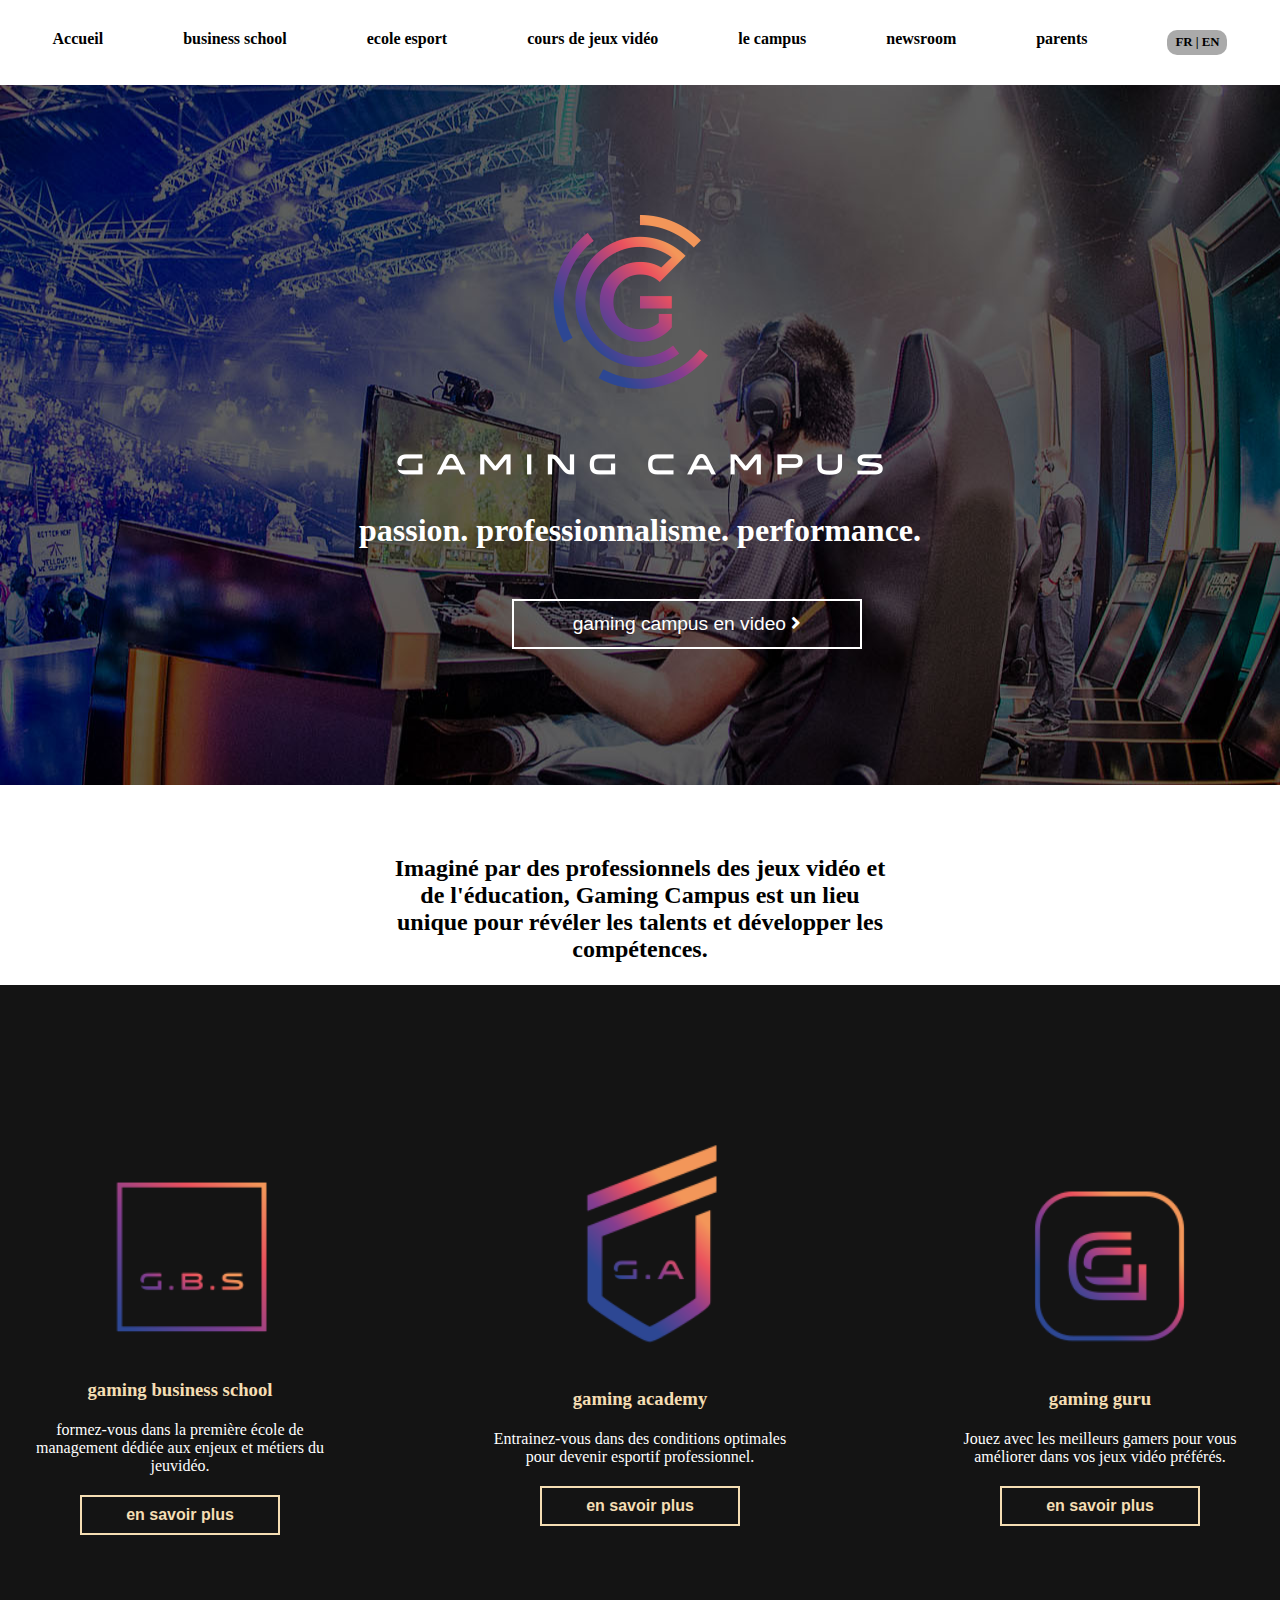
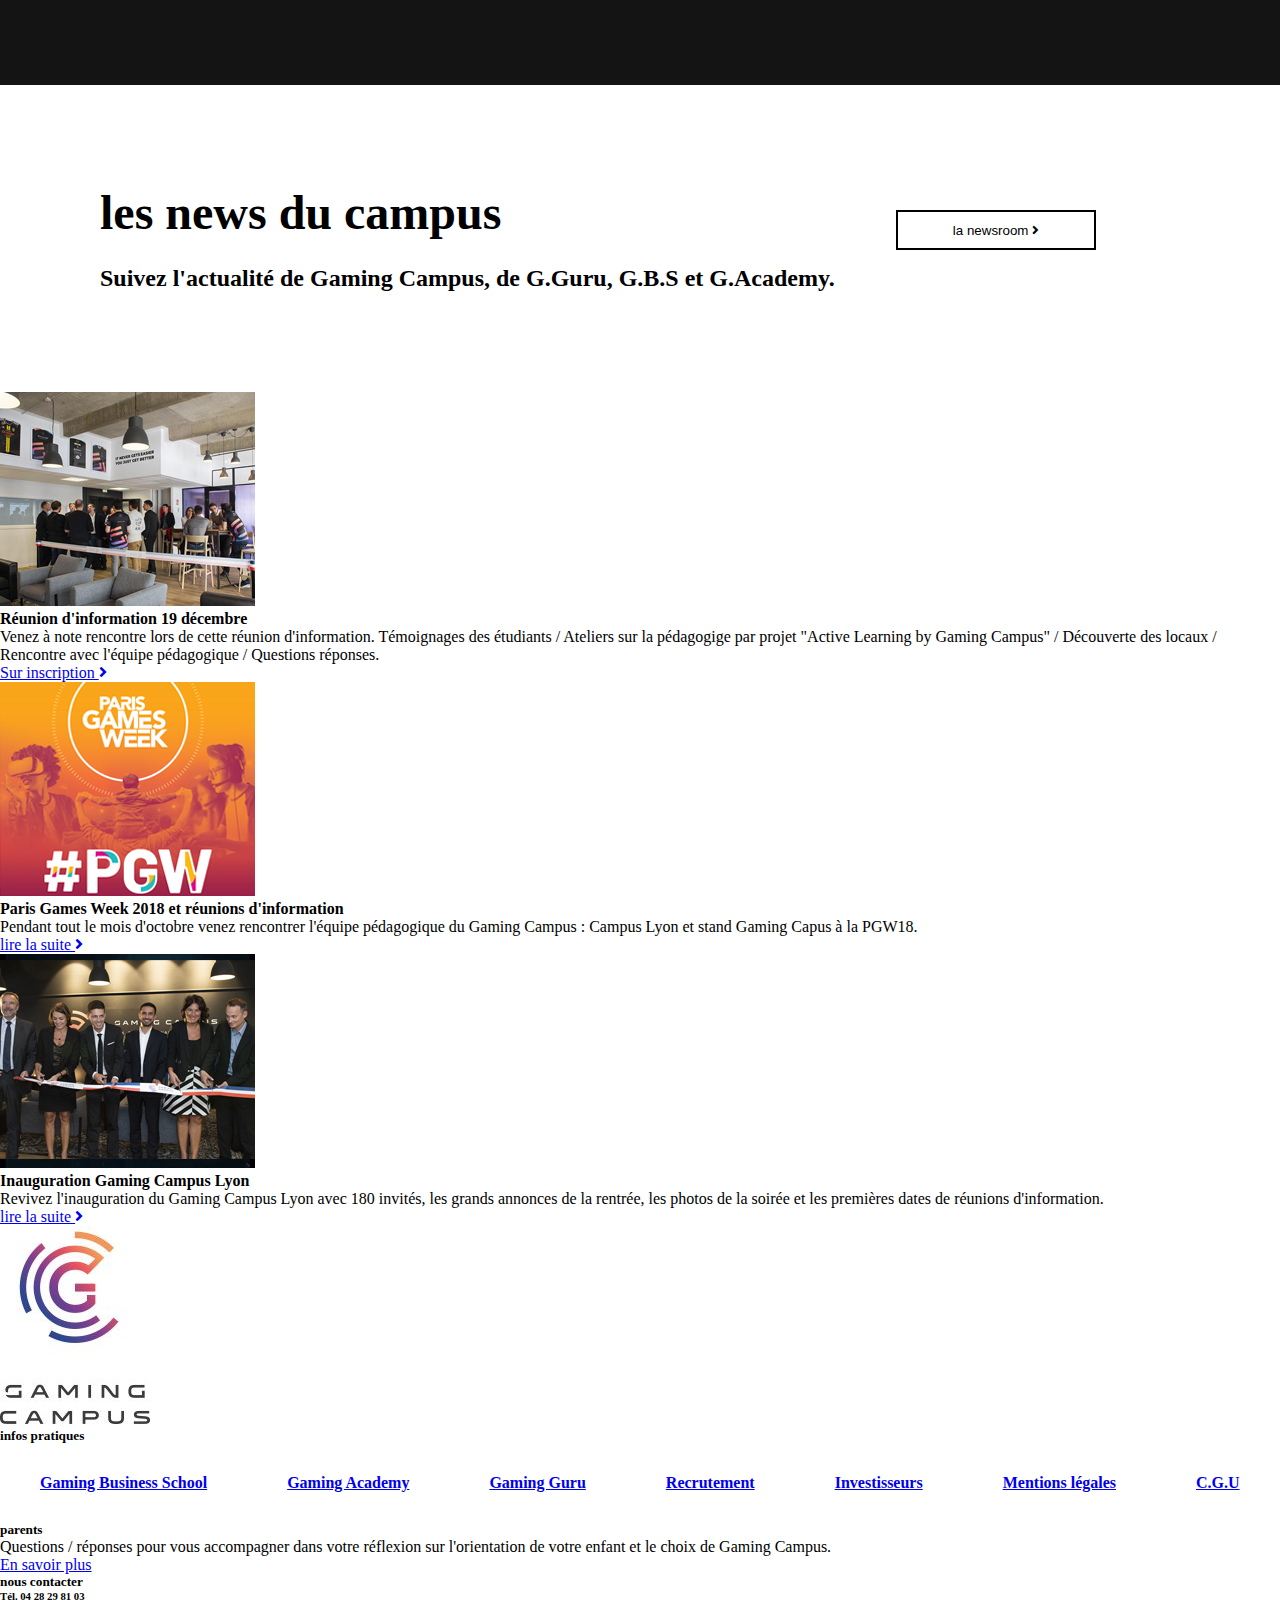
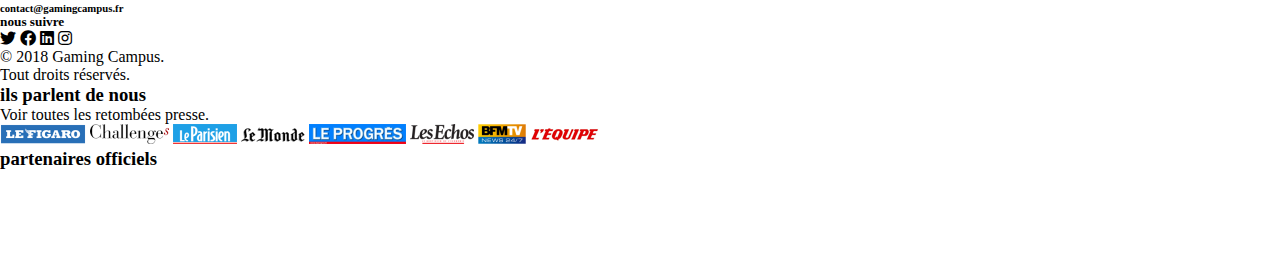
==== gaming campus/index.html @ f9e4fb9f "ajout gaming projet campus" ====
<!DOCTYPE html>
<html lang="fr">

<head>
  <meta charset="UTF-8">
  <meta name="viewport" content="width=device-width, initial-scale=1.0">
  <meta http-equiv="X-UA-Compatible" content="ie=edge">

  <title>TP5 - Gaming Campus</title>

  <link rel="stylesheet" href="https://use.fontawesome.com/releases/v5.8.2/css/all.css">
  <link href="./assets/style/style.css" rel="stylesheet">
</head>

<body>
  <nav>
    <ul>
      <li>Accueil</li>
      <li>business school</li>
      <li>ecole esport</li>
      <li>cours de jeux vidéo</li>
      <li>le campus</li>
      <li>newsroom</li>
      <li>parents</li>
      <li id="language">FR | EN</li>
    </ul>
  </nav>
  <header>
    <div class="main-header">
      <div id="logo">
        <img src="./assets/img/logo-gc-hero.png" alt="logo">
      </div>
      <h1>passion. professionnalisme. performance.</h1>
      <button class="btn9">gaming campus en video <i class="fas fa-angle-right"></i></button>
    </div>
  </header>

  <div class="header-text">
    <p>Imaginé par des professionnels des jeux vidéo et de l'éducation, Gaming Campus est un lieu unique pour révéler
      les talents et développer les compétences.</p>
  </div>

  <section class="icon-part">
    <div class="icon-part-container">
      <div class="list-icon-part">
        <div class="lip-logo">
          <img src="./assets/img/logo-gbs-home.png" alt="logo GBS">
        </div>
        <h3>gaming business school</h3>
        <p>formez-vous dans la première école de management dédiée aux enjeux et métiers du jeuvidéo.</p>
        <button>en savoir plus</button>
      </div>
      <div class="list-icon-part">
        <div class="lip-logo">
          <img src="./assets/img/logo-ga-home.png" alt="logo gaming academy">
        </div>
        <h3>gaming academy</h3>
        <p>Entrainez-vous dans des conditions optimales pour devenir esportif professionnel.</p>
        <button>en savoir plus</button>
      </div>
      <div class="list-icon-part">
        <div class="lip-logo">
          <img src="./assets/img/logo-gg-home.png" alt="logo gaming guru">
        </div>
        <h3>gaming guru</h3>
        <p>Jouez avec les meilleurs gamers pour vous améliorer dans vos jeux vidéo préférés.</p>
        <button>en savoir plus</button>
      </div>
    </div>
  </section>

  <section class="news-part">
    <div class="header-news">
      <div class="left-part">
        <h2>les news du campus</h2>
        <p>Suivez l'actualité de Gaming Campus, de G.Guru, G.B.S et G.Academy.</p>
      </div>
      <div class="right-part">
        <button>la newsroom <i class="fas fa-angle-right"></i></button>
      </div>
    </div>
    <div class="main-news">
      <div class="main-news-container">
        <div>
          <div class="mn-pic">
            <img src="./assets/img/ri8decembre.jpg" alt="réunion d'information">
          </div>
          <h4>Réunion d'information 19 décembre</h4>
          <p>Venez à note rencontre lors de cette réunion d'information. Témoignages des étudiants / Ateliers sur la
            pédagogige par projet "Active Learning by Gaming Campus" / Découverte des locaux / Rencontre avec l'équipe
            pédagogique / Questions réponses.</p>
          <div class="link">
            <a href="#">Sur inscription <i class="fas fa-angle-right"></i></a>
          </div>
        </div>
        <div>
          <div class="mn-pic">
            <img src="./assets/img/pgw18home.jpg" alt="pgw 2018">
          </div>
          <h4>Paris Games Week 2018 et réunions d'information</h4>
          <p>Pendant tout le mois d'octobre venez rencontrer l'équipe pédagogique du Gaming Campus : Campus Lyon et
            stand Gaming Capus à la PGW18.</p>
          <div class="link">
            <a href="#">lire la suite <i class="fas fa-angle-right"></i></a>
          </div>
        </div>
        <div>
          <div class="mn-pic">
            <img src="./assets/img/inauguration_gaming_campus_photo.jpg" alt="inauguration GC Lyon">
          </div>
          <h4>Inauguration Gaming Campus Lyon</h4>
          <p>Revivez l'inauguration du Gaming Campus Lyon avec 180 invités, les grands annonces de la rentrée, les
            photos de la soirée et les premières dates de réunions d'information.</p>
          <div class="link">
            <a href="#">lire la suite <i class="fas fa-angle-right"></i></a>
          </div>
        </div>
      </div>
    </div>
  </section>

  <section class="contact">
    <div class="contact-container">
      <div class="contact-list">
        <div class="list">
          <div id="contact-img">
            <img src="./assets/img/logo-gc-footer.jpg" alt="logo-end">
          </div>
        </div>
        <div class="list">
          <h5>infos pratiques</h5>
          <ul class="infos-p">
            <li><a href="#">Gaming Business School</a></li>
            <li><a href="#">Gaming Academy</a></li>
            <li><a href="#">Gaming Guru</a></li>
            <li><a href="#">Recrutement</a></li>
            <li><a href="#">Investisseurs</a></li>
            <li><a href="#">Mentions légales</a></li>
            <li><a href="#">C.G.U</a></li>
          </ul>
        </div>
        <div class="list">
          <h5>parents</h5>
          <p>Questions / réponses pour vous accompagner dans votre réflexion sur l'orientation de votre enfant et le
            choix de Gaming Campus.</p>
          <a href="#">En savoir plus</a>
        </div>
        <div class="list">
          <h5>nous contacter</h5>
          <h6>Tél. 04 28 29 81 03</h6>
          <h6>contact@gamingcampus.fr</h6>
          <h5 class="network">nous suivre</h5>
          <div class="footer-logos">
            <i class="fab fa-twitter"></i>
            <i class="fab fa-facebook"></i>
            <i class="fab fa-linkedin"></i>
            <i class="fab fa-instagram"></i>
          </div>
          <p class="copyright">© 2018 Gaming Campus.</p>
          <p>Tout droits réservés.</p>
        </div>
      </div>
      <div class="contact-medias">
        <div class="medias-text">
          <h3>ils parlent de nous</h3>
          <p>Voir toutes les retombées presse.</p>
        </div>
        <div class="medias-logos">
          <span class="img">
            <img src="./assets/img/figaro.png" alt="le figaro">
          </span>
          <span class="img">
            <img src="./assets/img/challenges.png" alt="challenges">
          </span>
          <span class="img">
            <img src="./assets/img/leparisien.png" alt="le parisien">
          </span>
          <span class="img">
            <img src="./assets/img/lemonde.png" alt="le monde">
          </span>
          <span class="img">
            <img src="./assets/img/progres.png" alt="le progrès">
          </span>
          <span class="img">
            <img src="./assets/img/echos.png" alt="les echos">
          </span>
          <span class="img">
            <img src="./assets/img/bfm.png" alt="BFM tv">
          </span>
          <span class="img">
            <img src="./assets/img/lepoint.png" alt="l'équipe">
          </span>
          <div class="img">
          </div>
        </div>
  </section>

  <footer>
    <h3>partenaires officiels</h3>
    <ul>
      <li><img src="./assets/img/apollo.png" alt="apollo"></li>
      <li><img src="./assets/img/chiliz.png" alt="chiliz"></li>
      <li><img src="./assets/img/omen.png" alt="omen"></li>
      <li><img src="./assets/img/joa.png" alt="joa"></li>
      <li><img src="./assets/img/zol.png" alt="zol"></li>
      <li><img src="./assets/img/maxonomic.png" alt="maxndmic"></li>
      <li><img src="./assets/img/credit-mutuel.png" alt="credit mutuel"></li>
      <li><img src="./assets/img/talent-web.png" alt="TW"></li>
      <li><img src="./assets/img/ubisoft.png" alt="ubisoft"></li>
      <li><img src="./assets/img/vitality.png" alt="vitality"></li>
    </ul>
  </footer>


</body>



</html>
---- gaming campus/assets/style/style.css ----
* {
  margin: 0;
  padding: 0;
}

nav {
  display: -webkit-box;
  display: -ms-flexbox;
  display: flex;
  -webkit-box-pack: center;
      -ms-flex-pack: center;
          justify-content: center;
}

ul {
  display: -webkit-box;
  display: -ms-flexbox;
  display: flex;
}

li {
  margin: 30px 40px;
  list-style: none;
  font-weight: bold;
}

#language {
  height: 20px;
  width: 60px;
  background: rgb(170, 170, 170);
  border-radius: 10px;
  padding: 5px 0 0 0;
  text-align: center;
  font-size: 0.8rem;
}

header {
  height: 700px;
  background: url(../img/bg.jpg) center;
}
header .main-header #logo {
  padding: 130px 0 0 0;
  text-align: center;
}
header .main-header h1 {
  padding: 30px 0 0 0;
  text-align: center;
  color: white;
}
header .main-header button {
  background: transparent;
  border: 2px solid white;
  color: white;
  height: 50px;
  width: 350px;
  margin: 50px 40%;
  font-size: 1.2rem;
}

.header-text {
  height: 200px;
}
.header-text p {
  text-align: center;
  padding: 70px 382px 70px 382px;
  font-size: 1.5rem;
  font-weight: bold;
}

.icon-part {
  background: rgb(20, 20, 20);
  height: 700px;
}
.icon-part .icon-part-container {
  display: -webkit-box;
  display: -ms-flexbox;
  display: flex;
  -webkit-box-pack: center;
      -ms-flex-pack: center;
          justify-content: center;
}
.icon-part .list-icon-part {
  margin: 100px 80px;
  height: 500px;
  width: 300px;
  display: -webkit-box;
  display: -ms-flexbox;
  display: flex;
  -webkit-box-orient: vertical;
  -webkit-box-direction: normal;
      -ms-flex-direction: column;
          flex-direction: column;
  -webkit-box-pack: center;
      -ms-flex-pack: center;
          justify-content: center;
}
.icon-part .list-icon-part img {
  padding: 0 40px 40px 0;
  height: 200px;
}
.icon-part .list-icon-part h3 {
  text-align: center;
  color: wheat;
}
.icon-part .list-icon-part p {
  text-align: center;
  padding: 20px 0 20px 0;
  color: white;
}
.icon-part .list-icon-part button {
  background: transparent;
  border: 2px solid wheat;
  color: wheat;
  margin: 0 0 0 50px;
  height: 40px;
  width: 200px;
  font-size: 1rem;
  font-weight: bold;
}

.news-part {
  margin: 100px 0 0 0;
}
.news-part .header-news {
  display: grid;
  grid-template-columns: 70% 30%;
}
.news-part .header-news .left-part {
  padding: 0 0 100px 100px;
}
.news-part .header-news .left-part h2 {
  font-size: 3rem;
}
.news-part .header-news .left-part p {
  padding-top: 25px;
  font-size: 1.5rem;
  font-weight: bold;
}
.news-part .header-news .right-part {
  padding: 0 0 100px 0;
}
.news-part .header-news .right-part button {
  background: transparent;
  border: 2px solid black;
  margin: 25px 0 0 0;
  height: 40px;
  width: 200px;
}
.news-part .main-news {
  display: -webkit-box;
  display: -ms-flexbox;
  display: flex;
}/*# sourceMappingURL=style.css.map */
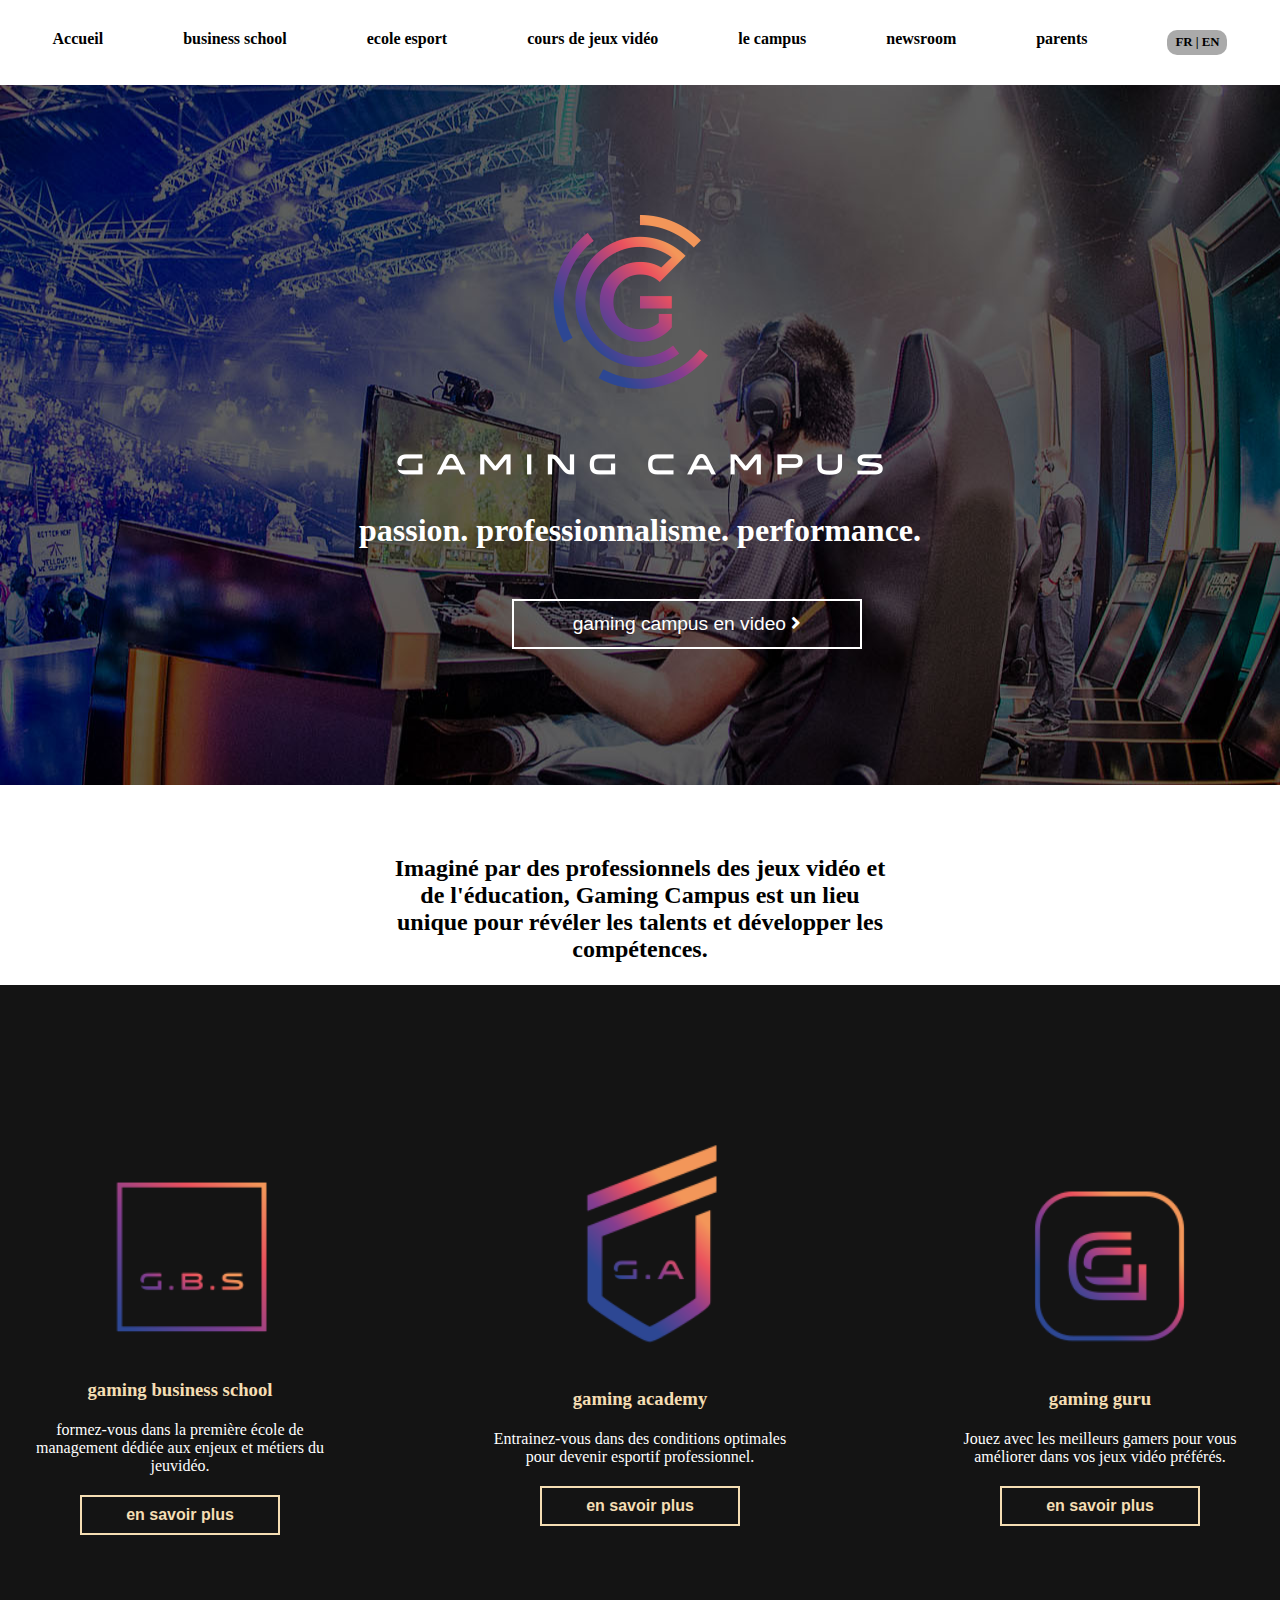
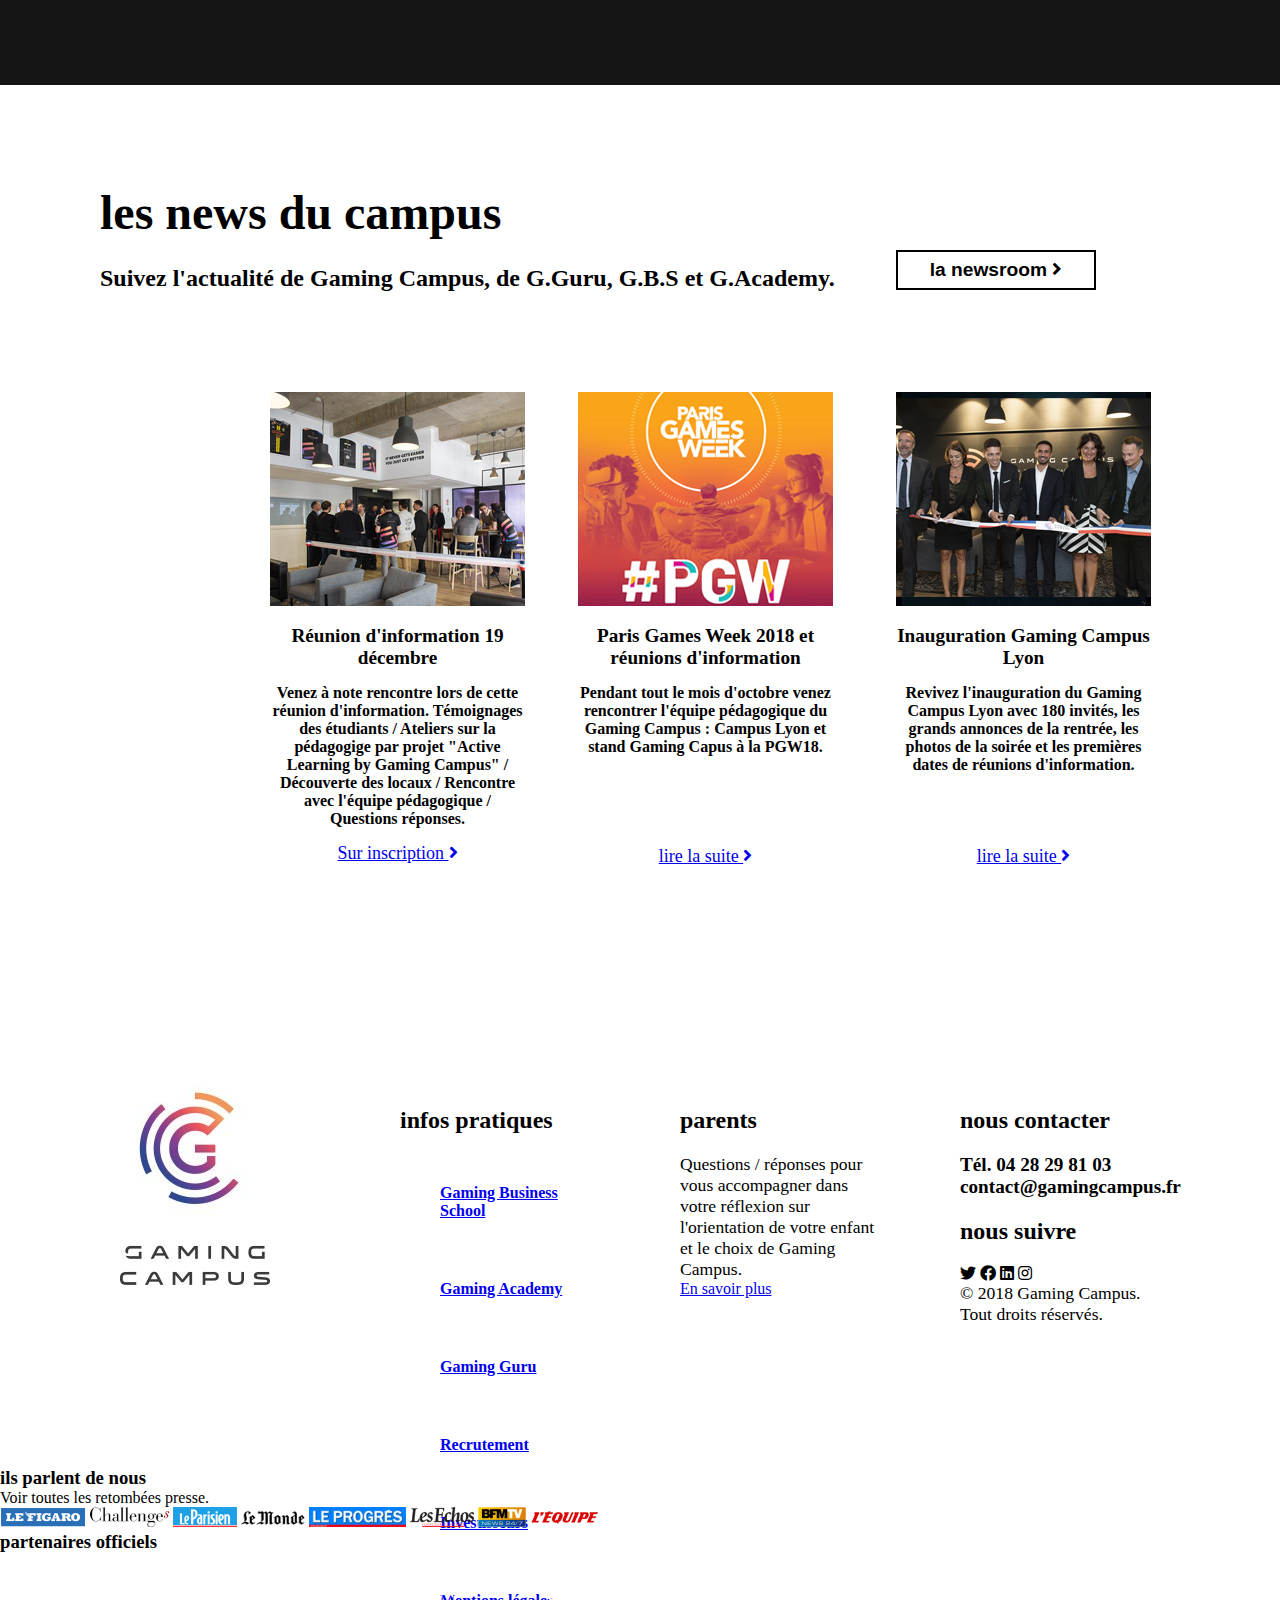
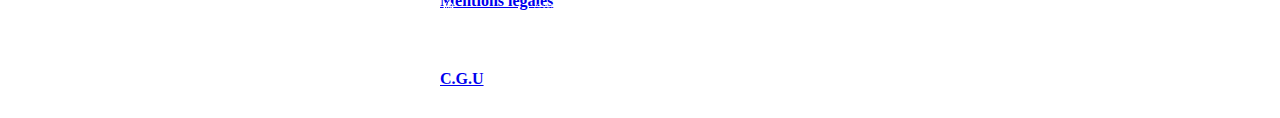
==== commit bcfb90fe: "g.campus suite scss" ====
--- a/gaming campus/index.html
+++ b/gaming campus/index.html
@@ -81,7 +81,7 @@
     </div>
     <div class="main-news">
       <div class="main-news-container">
-        <div>
+        <div class="news-left">
           <div class="mn-pic">
             <img src="./assets/img/ri8decembre.jpg" alt="réunion d'information">
           </div>
@@ -93,7 +93,7 @@
             <a href="#">Sur inscription <i class="fas fa-angle-right"></i></a>
           </div>
         </div>
-        <div>
+        <div class="news-center">
           <div class="mn-pic">
             <img src="./assets/img/pgw18home.jpg" alt="pgw 2018">
           </div>
@@ -104,7 +104,7 @@
             <a href="#">lire la suite <i class="fas fa-angle-right"></i></a>
           </div>
         </div>
-        <div>
+        <div class="news-right">
           <div class="mn-pic">
             <img src="./assets/img/inauguration_gaming_campus_photo.jpg" alt="inauguration GC Lyon">
           </div>
--- a/gaming campus/assets/style/style.css
+++ b/gaming campus/assets/style/style.css
@@ -137,7 +137,7 @@
   font-weight: bold;
 }
 .news-part .header-news .right-part {
-  padding: 0 0 100px 0;
+  padding: 40px 0 100px 0;
 }
 .news-part .header-news .right-part button {
   background: transparent;
@@ -145,9 +145,79 @@
   margin: 25px 0 0 0;
   height: 40px;
   width: 200px;
-}
-.news-part .main-news {
-  display: -webkit-box;
-  display: -ms-flexbox;
-  display: flex;
+  font-size: 1.2rem;
+  font-weight: bold;
+}
+.news-part .main-news .main-news-container {
+  display: grid;
+  grid-template-columns: 35% 35% 35%;
+}
+.news-part .main-news .main-news-container h4 {
+  margin: 15px 0 0 0;
+  font-size: 1.2rem;
+}
+.news-part .main-news .main-news-container p {
+  margin: 15px 0 0 0;
+  font-weight: bold;
+}
+.news-part .main-news .main-news-container .news-left {
+  margin: 0 0 0 270px;
+  text-align: center;
+  width: 255px;
+}
+.news-part .main-news .main-news-container .news-left .link {
+  margin: 15px 0 0 0;
+  font-size: large;
+}
+.news-part .main-news .main-news-container .news-center {
+  margin: 0 0 0 130px;
+  text-align: center;
+  width: 255px;
+}
+.news-part .main-news .main-news-container .news-center .link {
+  margin: 90px 0 0 0;
+  font-size: large;
+}
+.news-part .main-news .main-news-container .news-right {
+  text-align: center;
+  width: 255px;
+}
+.news-part .main-news .main-news-container .news-right .link {
+  margin: 72px 0 0 0;
+  font-size: large;
+}
+
+.contact {
+  margin: 200px 0 0 0;
+}
+.contact .contact-list {
+  display: -webkit-box;
+  display: -ms-flexbox;
+  display: flex;
+  -webkit-box-pack: center;
+      -ms-flex-pack: center;
+          justify-content: center;
+  height: 400px;
+}
+.contact .list {
+  margin: 20px 40px;
+  width: 200px;
+}
+.contact .list h5 {
+  margin: 20px 0;
+  text-align: start;
+  font-size: 1.5rem;
+}
+.contact .list h6 {
+  font-size: 1.2rem;
+}
+.contact .list p {
+  font-size: 1.1rem;
+}
+.contact .list ul {
+  -webkit-box-orient: vertical;
+  -webkit-box-direction: normal;
+      -ms-flex-direction: column;
+          flex-direction: column;
+  width: 230px;
 }/*# sourceMappingURL=style.css.map */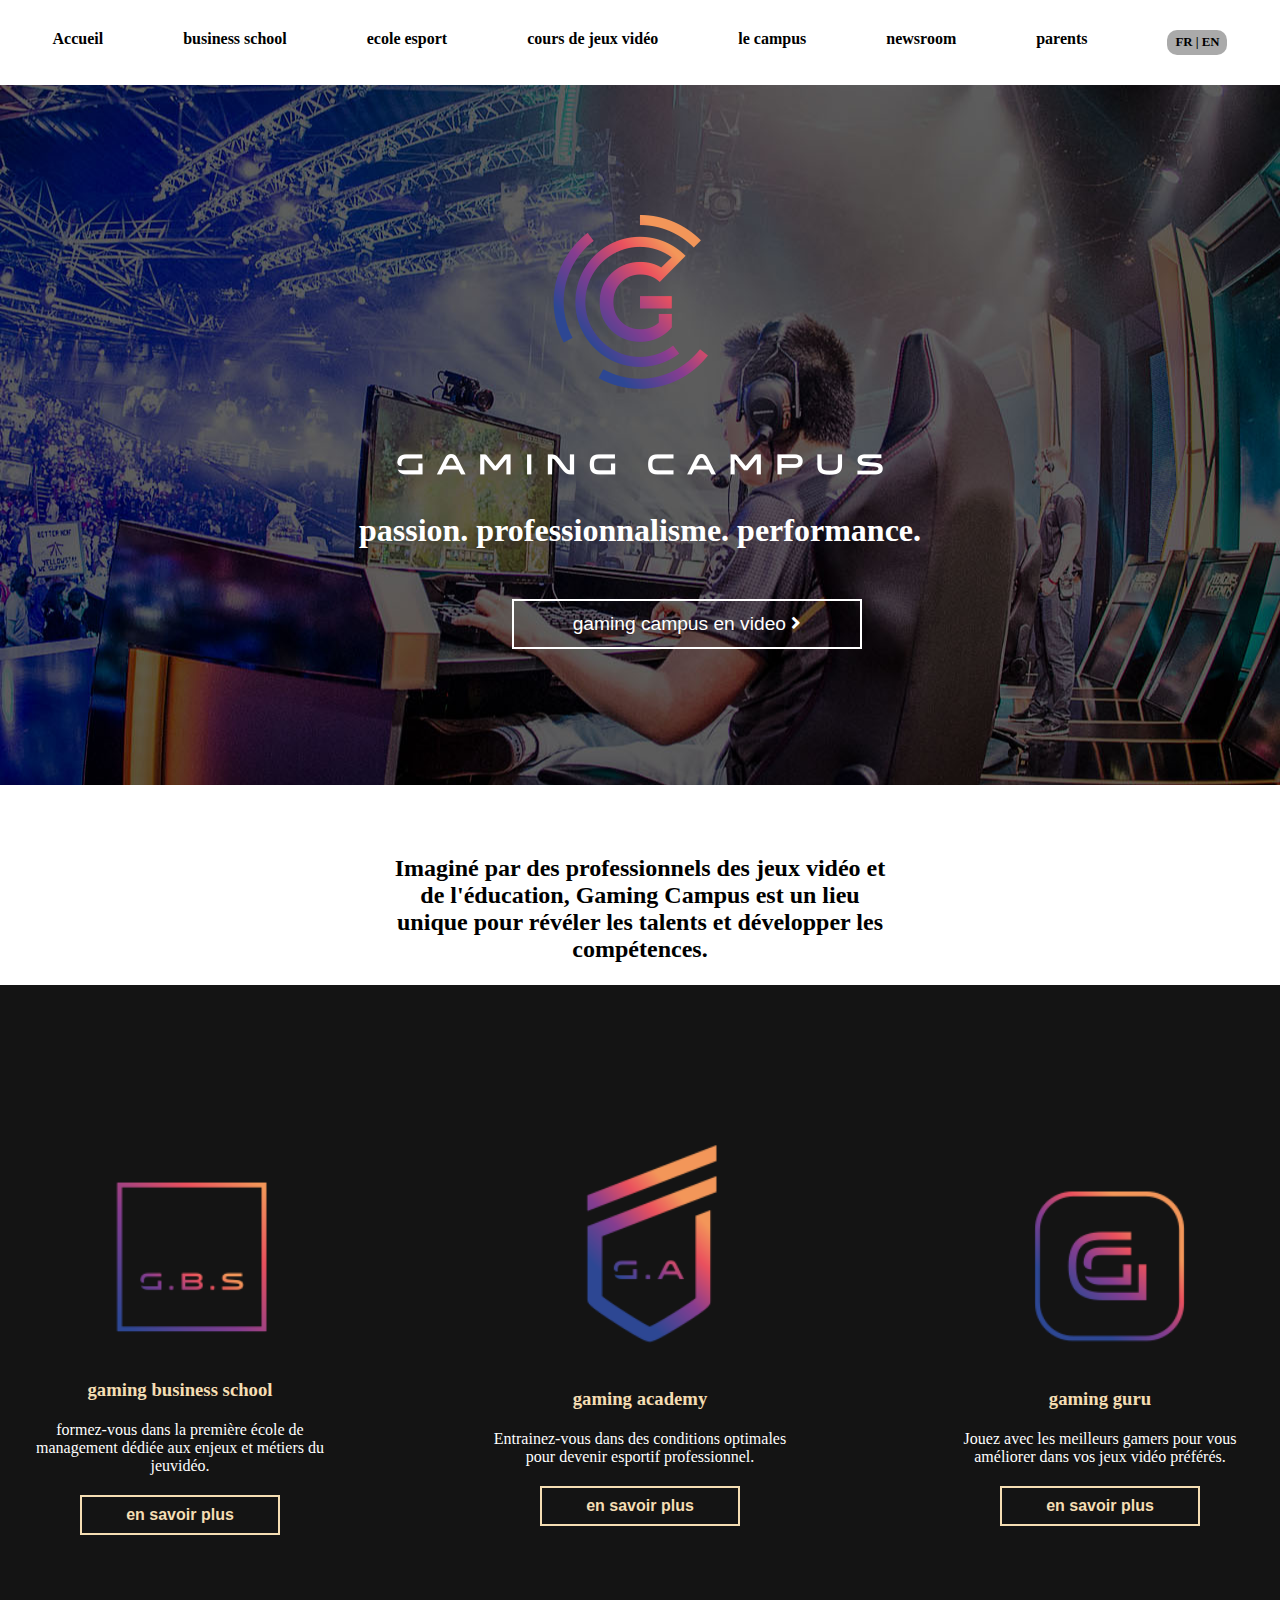
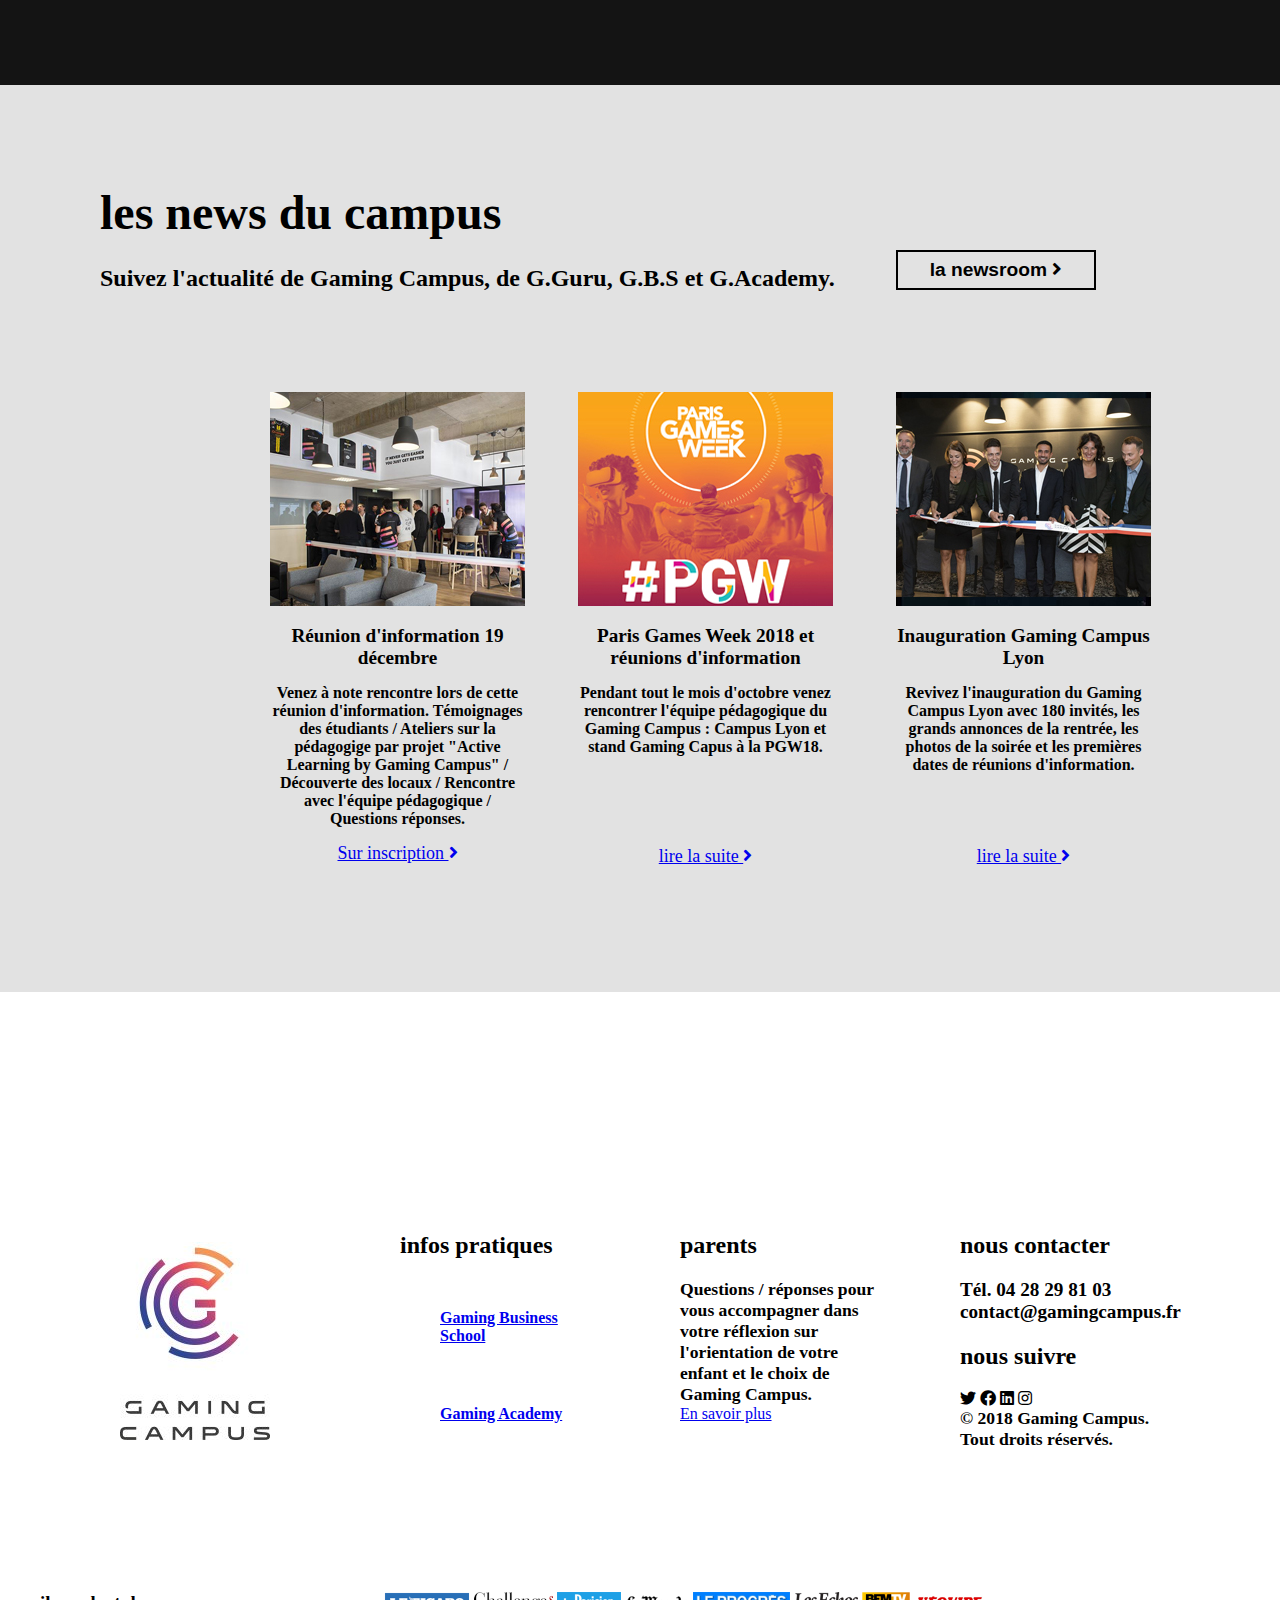
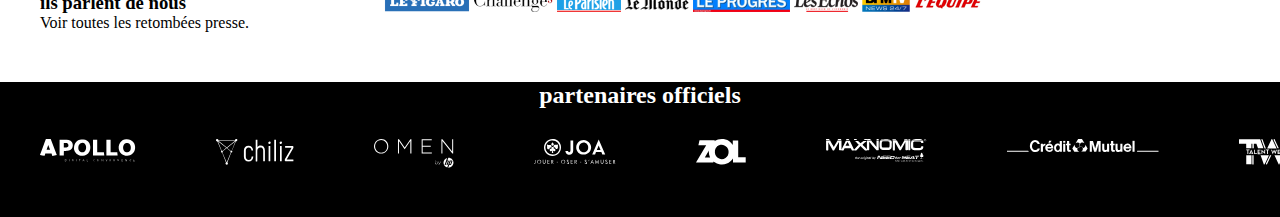
==== commit 2c7f0cf9: "ajout nouveau projet avec display grid" ====
--- a/gaming campus/index.html
+++ b/gaming campus/index.html
@@ -5,6 +5,7 @@
   <meta charset="UTF-8">
   <meta name="viewport" content="width=device-width, initial-scale=1.0">
   <meta http-equiv="X-UA-Compatible" content="ie=edge">
+  <meta name="description" content="gamingcampus">
 
   <title>TP5 - Gaming Campus</title>
 
@@ -132,11 +133,6 @@
           <ul class="infos-p">
             <li><a href="#">Gaming Business School</a></li>
             <li><a href="#">Gaming Academy</a></li>
-            <li><a href="#">Gaming Guru</a></li>
-            <li><a href="#">Recrutement</a></li>
-            <li><a href="#">Investisseurs</a></li>
-            <li><a href="#">Mentions légales</a></li>
-            <li><a href="#">C.G.U</a></li>
           </ul>
         </div>
         <div class="list">
--- a/gaming campus/assets/style/style.css
+++ b/gaming campus/assets/style/style.css
@@ -119,7 +119,8 @@
 }
 
 .news-part {
-  margin: 100px 0 0 0;
+  background: rgb(226, 226, 226);
+  padding: 100px 0 0 0;
 }
 .news-part .header-news {
   display: grid;
@@ -148,6 +149,9 @@
   font-size: 1.2rem;
   font-weight: bold;
 }
+.news-part .main-news {
+  height: 600px;
+}
 .news-part .main-news .main-news-container {
   display: grid;
   grid-template-columns: 35% 35% 35%;
@@ -212,6 +216,7 @@
   font-size: 1.2rem;
 }
 .contact .list p {
+  font-weight: bold;
   font-size: 1.1rem;
 }
 .contact .list ul {
@@ -220,4 +225,42 @@
       -ms-flex-direction: column;
           flex-direction: column;
   width: 230px;
+  padding: 0;
+}
+.contact .list li {
+  padding: 0px;
+}
+.contact .list #contact-img {
+  margin: 30px 0;
+}
+
+.contact-medias {
+  display: grid;
+  grid-template-columns: 30% 70%;
+}
+.contact-medias .medias-text {
+  margin: 0 100px 50px 40px;
+}
+.contact-medias .medias-logo {
+  display: -webkit-box;
+  display: -ms-flexbox;
+  display: flex;
+  -ms-flex-pack: distribute;
+      justify-content: space-around;
+}
+
+footer {
+  display: -webkit-box;
+  display: -ms-flexbox;
+  display: flex;
+  -webkit-box-orient: vertical;
+  -webkit-box-direction: normal;
+      -ms-flex-direction: column;
+          flex-direction: column;
+  background: black;
+  color: rgb(255, 255, 255);
+}
+footer h3 {
+  text-align: center;
+  font-size: 1.5rem;
 }/*# sourceMappingURL=style.css.map */